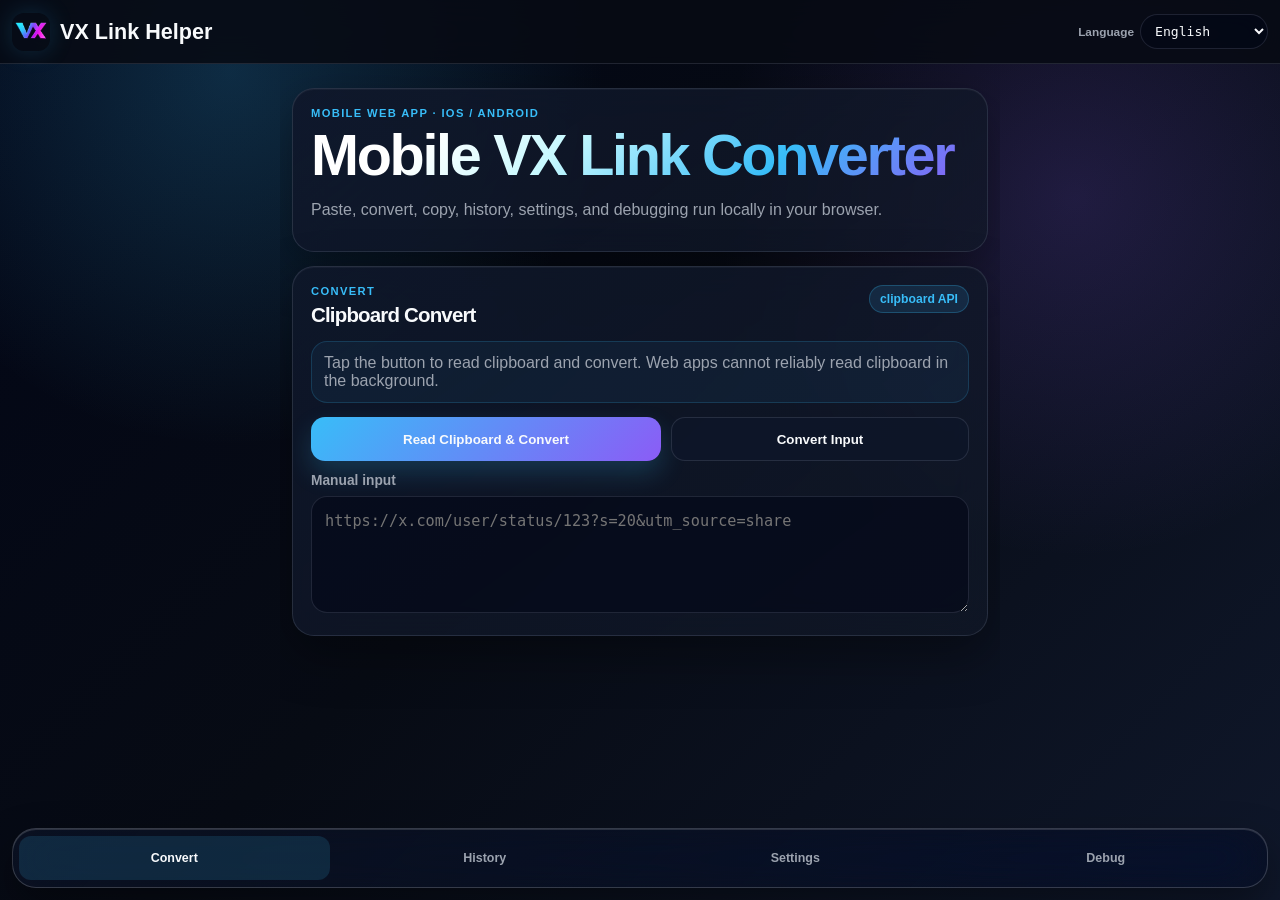
==== App/index.html @ f9fae516 "fix: let mobile app main flow behind liquid tabs" ====
<!DOCTYPE html>
<html lang="zh">
<head>
  <meta charset="UTF-8">
  <meta name="viewport" content="width=device-width, initial-scale=1, viewport-fit=cover">
  <title>VX Link Helper App - Mobile Web Converter</title>
  <meta name="description" content="VX Link Helper mobile web app: paste, convert, copy, and debug clean social links on iOS and Android browsers.">
  <meta name="theme-color" content="#070b14">
  <meta name="color-scheme" content="dark">
  <meta name="mobile-web-app-capable" content="yes">
  <meta name="apple-mobile-web-app-capable" content="yes">
  <meta name="apple-mobile-web-app-status-bar-style" content="black-translucent">
  <meta name="apple-mobile-web-app-title" content="VX Link">
  <meta name="application-name" content="VX Link Helper">
  <link rel="manifest" href="manifest.webmanifest?v=20260630-flow-liquid-tabs-version">
  <link rel="icon" type="image/png" sizes="192x192" href="icons/icon-192.png?v=20260630-flow-liquid-tabs-version">
  <link rel="apple-touch-icon" sizes="180x180" href="icons/icon-180.png?v=20260630-flow-liquid-tabs-version">
  <link rel="apple-touch-icon" sizes="152x152" href="icons/icon-152.png?v=20260630-flow-liquid-tabs-version">
  <link rel="apple-touch-icon" sizes="167x167" href="icons/icon-167.png?v=20260630-flow-liquid-tabs-version">
  <link rel="stylesheet" href="styles.css?v=20260630-flow-liquid-tabs-version">
</head>
<body>
  <div class="background-tech" aria-hidden="true"><span></span><span></span><span></span></div>
  <header class="app-header">
    <a class="brand" href="../index.html" aria-label="Back to VX Link Helper home">
      <img src="../icon128.png" alt="" class="brand-icon">
      <span>VX Link Helper</span>
    </a>
    <label class="lang-control" for="langSelect">
      <span data-i18n="languageLabel">语言</span>
      <select id="langSelect" aria-label="Language">
        <option value="en">English</option><option value="zh">简体中文</option><option value="zh-TW">繁體中文</option><option value="es">Español</option><option value="ar">العربية</option><option value="pt">Português</option><option value="fr">Français</option><option value="ja">日本語</option>
      </select>
    </label>
  </header>

  <main id="appShell" class="app-shell">
    <section class="tab-page active" data-page="convert">
      <section class="hero-card glass-card compact-hero">
        <p class="eyebrow">Mobile Web App · iOS / Android</p>
        <h1 data-i18n="heroTitle">手机端 VX 链接转换器</h1>
        <p class="subtitle" data-i18n="heroSubtitle">粘贴、转换、复制、历史和调试都在浏览器本地完成。</p>
      </section>

      <section class="glass-card converter-card" aria-labelledby="convert-title">
        <div class="section-head">
          <div><p class="eyebrow">Convert</p><h2 id="convert-title" data-i18n="convertTitle">剪贴板转换</h2></div>
          <span id="capabilityBadge" class="status-pill">checking</span>
        </div>
        <div id="clipboardHint" class="hint-card" data-i18n="clipboardHint">点击按钮读取剪贴板并转换。Web 端不能稳定后台读取剪贴板。</div>
        <div class="button-row primary-actions">
          <button id="pasteConvertBtn" class="primary-btn" type="button" data-i18n="pasteConvert">读取剪贴板并转换</button>
          <button id="convertInputBtn" class="secondary-btn" type="button" data-i18n="convertInput">转换输入框</button>
        </div>
        <label class="input-label" for="sourceInput" data-i18n="manualInput">手动输入</label>
        <textarea id="sourceInput" rows="4" spellcheck="false" placeholder="https://x.com/user/status/123?s=20&utm_source=share"></textarea>
        <div id="resultCard" class="result-card" hidden>
          <div class="result-meta"><span id="siteBadge" class="site-badge">Site</span><span id="cleanedCount">0 params cleaned</span></div>
          <div class="url-block bad"><span data-i18n="original">原始链接</span><code id="originalUrl"></code></div>
          <div class="flow-arrow">↓</div>
          <div class="url-block good"><span data-i18n="converted">转换结果</span><code id="convertedUrl"></code></div>
          <p id="resultNote" class="result-note" hidden></p>
          <div class="button-row compact">
            <button id="copyBtn" class="primary-btn" type="button" data-i18n="copyResult">复制结果</button>
            <button id="saveBtn" class="secondary-btn" type="button" data-i18n="saveResult">保存历史</button>
            <button id="webShareBtn" class="secondary-btn" type="button" data-i18n="shareResult">系统分享</button>
            <a id="openBtn" class="secondary-link" href="#" target="_blank" rel="noopener" data-i18n="openResult">打开</a>
          </div>
        </div>
      </section>
    </section>

    <section class="tab-page" data-page="history">
      <section class="glass-card" aria-labelledby="history-title">
        <div class="section-head"><div><p class="eyebrow">History</p><h2 id="history-title" data-i18n="historyTitle">转换历史</h2></div><button id="clearHistoryBtn" class="ghost-btn danger" type="button" data-i18n="clearHistory">清空</button></div>
        <div id="historyList" class="history-list"></div>
      </section>
    </section>

    <section class="tab-page" data-page="settings">
      <section class="glass-card" aria-labelledby="settings-title">
        <p class="eyebrow">Settings</p><h2 id="settings-title" data-i18n="settingsTitle">设置</h2>
        <div class="settings-list">
          <fieldset class="setting-group"><legend data-i18n="modeTitle">剪贴板模式</legend>
            <label class="setting-row"><span data-i18n="modeManual">手动模式</span><input type="radio" name="mode" value="manual"></label>
            <label class="setting-row"><span data-i18n="modeRecommended">推荐模式</span><input type="radio" name="mode" value="recommended" checked></label>
            <label class="setting-row"><span data-i18n="modeFast">快捷模式</span><input type="radio" name="mode" value="fast"></label>
          </fieldset>
          <label class="setting-row"><span data-i18n="saveHistory">保存历史</span><input id="saveHistory" type="checkbox" checked></label>
          <label class="setting-row"><span data-i18n="convertedOnly">仅保存转换后链接</span><input id="convertedOnly" type="checkbox"></label>
          <label class="setting-row"><span>X / Twitter</span><input id="siteX" type="checkbox" checked></label>
          <div class="setting-row site-setting">
            <div class="setting-main"><span>Reddit</span><input id="siteReddit" type="checkbox" checked></div>
            <label class="nested-select"><span data-i18n="redditDomain">Reddit 域名</span><select id="redditDomain"><option value="vxreddit.com">vxreddit.com</option><option value="rxddit.com">rxddit.com</option></select></label>
          </div>
          <label class="setting-row"><span>Bilibili / b23.tv</span><input id="siteBilibili" type="checkbox" checked></label>
          <label class="setting-row"><span>Pixiv</span><input id="sitePixiv" type="checkbox" checked></label>
          <a class="secondary-link full-link" href="../index.html" target="_blank" rel="noopener" data-i18n="openHome">打开项目主页</a>
        </div>
      </section>
    </section>

    <section class="tab-page" data-page="debug">
      <section id="debugPanel" class="glass-card debug-panel">
        <div class="section-head"><div><p class="eyebrow">Debug</p><h2 data-i18n="debugTitle">调试面板</h2></div><button id="runSelfTestBtn" class="secondary-btn" type="button">Self-test</button></div>
        <p id="appVersionBadge" class="version-pill">Version checking…</p>
        <pre id="debugOutput"></pre>
      </section>
    </section>
  </main>

  <nav class="bottom-tabs" aria-label="Mobile sections">
    <button class="active" type="button" data-tab="convert" data-i18n="tabConvert">转换</button>
    <button type="button" data-tab="history" data-i18n="tabHistory">历史</button>
    <button type="button" data-tab="settings" data-i18n="tabSettings">设置</button>
    <button type="button" data-tab="debug" data-i18n="tabDebug">调试</button>
  </nav>
  <div id="toast" class="toast" role="status" aria-live="polite" hidden></div>
  <script src="app.js?v=20260630-flow-liquid-tabs-version"></script>
</body>
</html>
---- App/styles.css ----
:root { --bg:#070b14; --bg-deep:#020617; --text:#f8fafc; --muted:#9ca3af; --accent:#38bdf8; --accent-strong:#22d3ee; --violet:#8b5cf6; --success:#34d399; --danger:#f87171; --card:rgba(15,23,42,.78); --border:rgba(148,163,184,.18); --shadow:rgba(0,0,0,.36); --header-h:calc(64px + env(safe-area-inset-top)); --tabs-h:60px; --main-bottom-pad:calc(112px + env(safe-area-inset-bottom,0px)); --app-bg:radial-gradient(circle at 18% 8%,rgba(56,189,248,.20),transparent 28%),radial-gradient(circle at 84% 22%,rgba(139,92,246,.18),transparent 28%),linear-gradient(135deg,var(--bg-deep),var(--bg) 48%,#0f172a); }
* { box-sizing:border-box; min-width:0; }
html { width:100%; min-height:100%; overflow-x:hidden; scroll-behavior:smooth; font-family:Outfit,-apple-system,BlinkMacSystemFont,"Segoe UI",sans-serif; background:var(--app-bg); }
body { width:100%; max-width:100vw; min-height:100dvh; overflow-x:hidden; margin:0; color:var(--text); background:var(--app-bg); }
body::before { content:""; position:fixed; inset:0; z-index:-3; background-image:linear-gradient(rgba(56,189,248,.07) 1px,transparent 1px),linear-gradient(90deg,rgba(56,189,248,.07) 1px,transparent 1px); background-size:54px 54px; mask-image:linear-gradient(to bottom,rgba(0,0,0,.72),rgba(0,0,0,.12)); animation:grid 28s linear infinite; }
.background-tech { position:fixed; inset:0; pointer-events:none; overflow:hidden; z-index:-2; }
.background-tech::before,.background-tech::after,.background-tech span { content:""; position:absolute; border-radius:999px; }
.background-tech::before { width:420px; height:420px; left:-210px; top:120px; background:radial-gradient(circle,rgba(34,211,238,.16),transparent 68%); }
.background-tech::after { width:520px; height:520px; right:-260px; top:24vh; background:radial-gradient(circle,rgba(139,92,246,.14),transparent 66%); }
.background-tech span:nth-child(1) { width:min(34vw,220px); height:1px; left:8vw; top:28vh; background:linear-gradient(90deg,transparent,rgba(56,189,248,.7),transparent); animation:scan 7s ease-in-out infinite; }
.background-tech span:nth-child(2) { width:min(28vw,200px); height:1px; right:10vw; top:64vh; background:linear-gradient(90deg,transparent,rgba(139,92,246,.68),transparent); animation:scan 9s ease-in-out infinite reverse; }
.background-tech span:nth-child(3) { width:9px; height:9px; left:50vw; top:18vh; background:var(--accent-strong); box-shadow:0 0 24px var(--accent-strong),120px 90px 0 rgba(139,92,246,.28),-140px 180px 0 rgba(52,211,153,.26); }
.app-header { position:fixed; top:0; left:0; right:0; z-index:30; height:var(--header-h); padding:max(8px,env(safe-area-inset-top)) 12px 8px; display:flex; gap:10px; align-items:center; justify-content:space-between; background:rgba(7,11,20,.88); border-bottom:1px solid var(--border); backdrop-filter:blur(18px); -webkit-backdrop-filter:blur(18px); }
.brand { display:flex; align-items:center; gap:10px; color:var(--text); text-decoration:none; font-weight:800; min-width:0; flex:1 1 auto; }
.brand span { overflow:visible; text-overflow:clip; white-space:nowrap; font-size:clamp(1.06rem,5.1vw,1.35rem); }
.brand-icon { width:38px; height:38px; border-radius:12px; box-shadow:0 0 24px rgba(56,189,248,.18); flex:0 0 auto; }
.lang-control { display:flex; align-items:center; gap:6px; color:var(--muted); font-size:.74rem; font-weight:800; flex:0 0 auto; }
.lang-control select { width:auto; max-width:132px; padding:8px 24px 8px 10px; border-radius:999px; font-size:.82rem; }
.app-shell { position:relative; width:100%; max-width:720px; min-height:calc(100dvh - var(--header-h)); margin:0 auto; padding:calc(var(--header-h) + 14px) 12px var(--main-bottom-pad); overflow-x:hidden; }
.tab-page { display:none; }
.tab-page.active { display:block; }
.glass-card { width:100%; overflow:hidden; background:linear-gradient(145deg,rgba(15,23,42,.90),rgba(17,24,39,.72)); border:1px solid var(--border); border-radius:22px; padding:18px; box-shadow:0 18px 50px var(--shadow),inset 0 1px 0 rgba(255,255,255,.04); backdrop-filter:blur(18px); -webkit-backdrop-filter:blur(18px); }
.hero-card { margin:10px 0 14px; }
.compact-hero { padding-bottom:16px; }
.eyebrow { margin:0 0 6px; color:var(--accent); text-transform:uppercase; letter-spacing:.12em; font-size:.70rem; font-weight:800; }
h1,h2 { margin:0; letter-spacing:-.04em; overflow-wrap:anywhere; }
h1 { font-size:clamp(1.9rem,8vw,3.6rem); line-height:1.05; background:linear-gradient(135deg,#fff 18%,#c7f9ff 38%,var(--accent) 70%,var(--violet)); background-clip:text; -webkit-background-clip:text; -webkit-text-fill-color:transparent; }
h2 { font-size:1.28rem; }
.subtitle,.hint-card,.result-note,.muted { color:var(--muted); overflow-wrap:anywhere; }
.section-head { display:flex; align-items:start; justify-content:space-between; gap:12px; margin-bottom:14px; }
.status-pill,.site-badge { padding:6px 10px; border-radius:999px; background:rgba(56,189,248,.12); color:var(--accent); border:1px solid rgba(56,189,248,.26); font-size:.76rem; font-weight:800; white-space:nowrap; }
.hint-card { border:1px solid rgba(56,189,248,.18); background:rgba(56,189,248,.06); border-radius:16px; padding:12px; margin-bottom:14px; }
.button-row { display:flex; flex-wrap:wrap; gap:10px; margin:12px 0; }
.primary-actions .primary-btn { flex:1 1 190px; }
.primary-actions .secondary-btn { flex:1 1 138px; }
.primary-btn,.secondary-btn,.ghost-btn,.secondary-link,.bottom-tabs button { appearance:none; border:0; text-decoration:none; border-radius:14px; padding:12px 14px; color:var(--text); font-weight:800; font-family:inherit; cursor:pointer; min-height:44px; display:inline-flex; align-items:center; justify-content:center; text-align:center; }
.primary-btn { background:linear-gradient(135deg,var(--accent),var(--violet)); box-shadow:0 12px 26px rgba(56,189,248,.20); }
.secondary-btn,.secondary-link { background:rgba(15,23,42,.78); border:1px solid var(--border); }
.ghost-btn { background:rgba(15,23,42,.52); border:1px solid var(--border); padding:9px 12px; min-height:38px; }
.danger { color:var(--danger); }
.full-link { display:flex; width:100%; margin-top:10px; }
.input-label { display:block; margin-top:12px; margin-bottom:8px; color:var(--muted); font-size:.86rem; font-weight:800; }
textarea,select { width:100%; max-width:100%; color:var(--text); background:rgba(2,6,23,.55); border:1px solid var(--border); border-radius:16px; padding:13px; font:500 .95rem/1.45 "JetBrains Mono",ui-monospace,monospace; outline:none; }
textarea { resize:vertical; overflow:auto; }
textarea:focus,select:focus { border-color:rgba(56,189,248,.75); box-shadow:0 0 0 3px rgba(56,189,248,.10); }
.result-card { margin-top:16px; border-top:1px solid var(--border); padding-top:16px; }
.result-meta { display:flex; align-items:center; justify-content:space-between; gap:10px; color:var(--muted); font-size:.82rem; margin-bottom:12px; }
.url-block { max-width:100%; padding:12px; border-radius:16px; background:rgba(2,6,23,.36); border-left:4px solid var(--danger); overflow:hidden; }
.url-block.good { border-left-color:var(--success); }
.url-block span { display:block; color:var(--muted); font-size:.72rem; text-transform:uppercase; letter-spacing:.08em; margin-bottom:6px; }
.url-block code,.history-item code { display:block; max-width:100%; white-space:pre-wrap; overflow-wrap:anywhere; word-break:break-word; color:var(--danger); font-size:.80rem; line-height:1.45; }
.url-block.good code,.history-item code { color:var(--success); font-weight:800; }
.flow-arrow { text-align:center; color:var(--muted); padding:8px; }
.compact { margin-bottom:0; }
.history-list { display:grid; gap:10px; }
.history-empty { color:var(--muted); padding:12px; }
.history-item { padding:12px; border:1px solid var(--border); border-radius:16px; background:rgba(2,6,23,.30); overflow:hidden; }
.history-item header { display:flex; gap:8px; justify-content:space-between; color:var(--muted); font-size:.76rem; margin-bottom:8px; }
.settings-list { display:grid; gap:10px; margin-top:14px; }
.setting-group { border:1px solid var(--border); border-radius:16px; padding:10px 12px; margin:0; }
.setting-group legend { color:var(--accent); font-weight:800; padding:0 6px; }
.setting-row { display:flex; align-items:center; justify-content:space-between; gap:12px; min-height:48px; padding:10px 0; border-bottom:1px solid rgba(148,163,184,.12); color:var(--muted); font-weight:700; }
.setting-row:last-child { border-bottom:0; }
.setting-row input { width:22px; height:22px; flex:0 0 auto; accent-color:var(--accent); }
.select-row { align-items:start; flex-direction:column; }
.site-setting { display:block; }
.setting-main { display:flex; align-items:center; justify-content:space-between; gap:12px; }
.nested-select { display:grid; gap:8px; margin-top:10px; padding-top:10px; border-top:1px solid rgba(148,163,184,.10); }
.nested-select span { color:var(--muted); font-size:.78rem; }
.version-pill { display:inline-flex; margin:10px 0 12px; padding:8px 10px; border-radius:999px; color:var(--accent); background:rgba(56,189,248,.10); border:1px solid rgba(56,189,248,.24); font-size:.76rem; font-weight:800; overflow-wrap:anywhere; }
pre { white-space:pre-wrap; overflow:auto; max-height:60vh; background:rgba(2,6,23,.6); border:1px solid var(--border); border-radius:16px; padding:14px; color:#d1fae5; font-size:.76rem; }
.bottom-tabs { position:fixed; left:12px; right:12px; bottom:12px; z-index:25; height:var(--tabs-h); display:grid; grid-template-columns:repeat(4,minmax(0,1fr)); align-content:center; padding:6px; background:linear-gradient(135deg,rgba(15,23,42,.52),rgba(2,6,23,.34)); border:1px solid rgba(255,255,255,.18); border-radius:24px; box-shadow:0 18px 42px rgba(0,0,0,.38),inset 0 1px 0 rgba(255,255,255,.14); backdrop-filter:blur(26px) saturate(180%); -webkit-backdrop-filter:blur(26px) saturate(180%); }
.bottom-tabs button { min-width:0; color:var(--muted); background:transparent; font-size:.78rem; padding:9px 3px; border-radius:12px; }
.bottom-tabs button.active { color:var(--text); background:rgba(56,189,248,.14); }
.toast { position:fixed; left:12px; right:12px; bottom:calc(var(--tabs-h) + 28px); z-index:40; background:rgba(17,24,39,.96); border:1px solid var(--border); border-radius:16px; padding:14px 16px; box-shadow:0 18px 34px rgba(0,0,0,.34); overflow-wrap:anywhere; }
@media (max-width:420px) { .app-header { padding-left:10px; padding-right:10px; } .app-shell { padding-left:10px; padding-right:10px; } .brand { gap:9px; } .brand-icon { width:36px; height:36px; } .lang-control span { display:none; } .lang-control select { max-width:124px; } .glass-card { padding:15px; border-radius:20px; } .section-head { flex-direction:column; } .button-row .primary-btn,.button-row .secondary-btn,.button-row .secondary-link { flex:1 1 100%; } }
@media (prefers-reduced-motion:reduce) { *,*::before,*::after { animation:none!important; scroll-behavior:auto!important; } }
@keyframes grid { from { background-position:0 0; } to { background-position:54px 54px; } }
@keyframes scan { 0%,100% { opacity:.25; transform:translateX(-10px); } 50% { opacity:1; transform:translateX(18px); } }
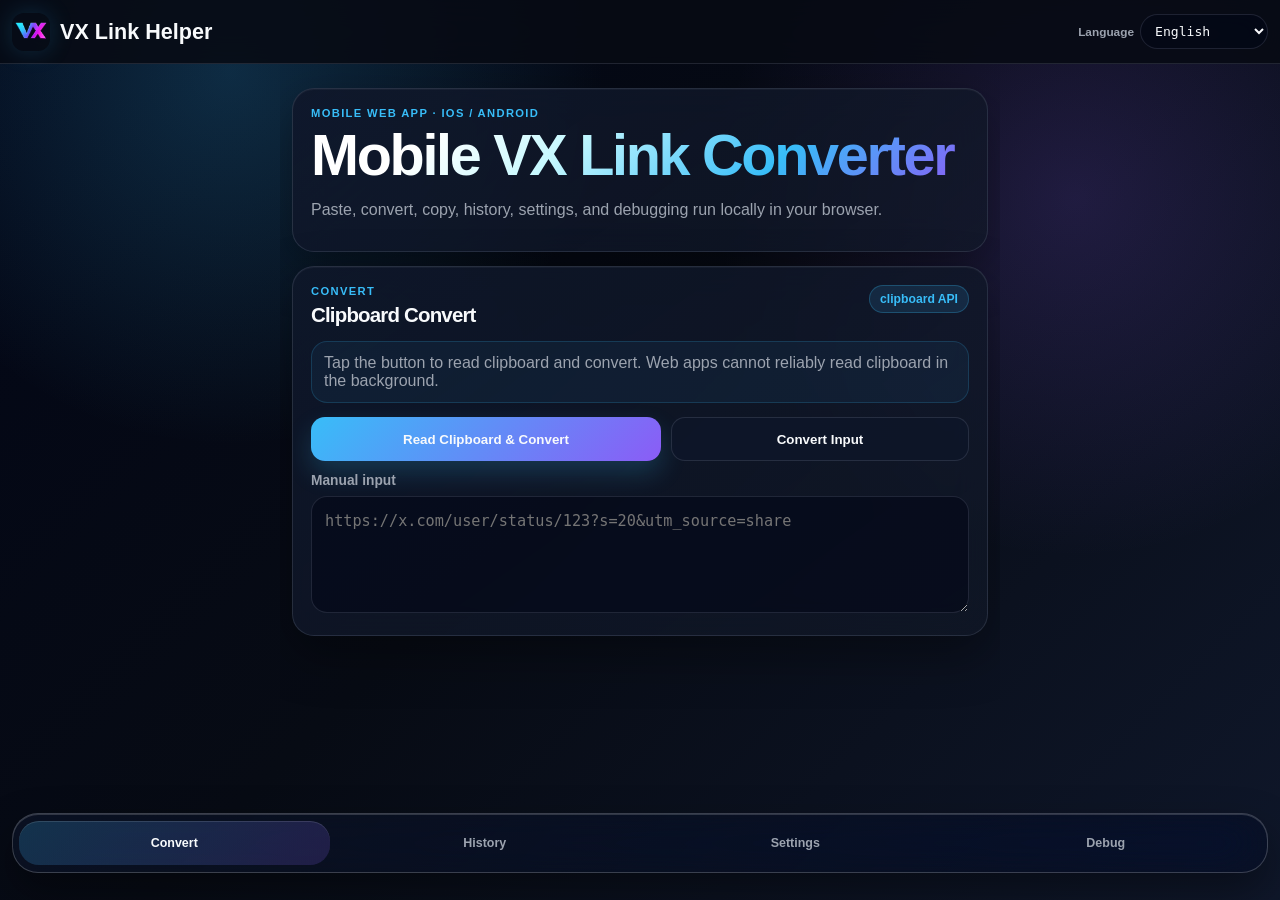
==== commit a20d8b46: "fix: polish liquid tabs and hide page scrollbars" ====
--- a/App/index.html
+++ b/App/index.html
@@ -12,12 +12,12 @@
   <meta name="apple-mobile-web-app-status-bar-style" content="black-translucent">
   <meta name="apple-mobile-web-app-title" content="VX Link">
   <meta name="application-name" content="VX Link Helper">
-  <link rel="manifest" href="manifest.webmanifest?v=20260630-flow-liquid-tabs-version">
-  <link rel="icon" type="image/png" sizes="192x192" href="icons/icon-192.png?v=20260630-flow-liquid-tabs-version">
-  <link rel="apple-touch-icon" sizes="180x180" href="icons/icon-180.png?v=20260630-flow-liquid-tabs-version">
-  <link rel="apple-touch-icon" sizes="152x152" href="icons/icon-152.png?v=20260630-flow-liquid-tabs-version">
-  <link rel="apple-touch-icon" sizes="167x167" href="icons/icon-167.png?v=20260630-flow-liquid-tabs-version">
-  <link rel="stylesheet" href="styles.css?v=20260630-flow-liquid-tabs-version">
+  <link rel="manifest" href="manifest.webmanifest?v=20260630-liquid-tabs-polish-version">
+  <link rel="icon" type="image/png" sizes="192x192" href="icons/icon-192.png?v=20260630-liquid-tabs-polish-version">
+  <link rel="apple-touch-icon" sizes="180x180" href="icons/icon-180.png?v=20260630-liquid-tabs-polish-version">
+  <link rel="apple-touch-icon" sizes="152x152" href="icons/icon-152.png?v=20260630-liquid-tabs-polish-version">
+  <link rel="apple-touch-icon" sizes="167x167" href="icons/icon-167.png?v=20260630-liquid-tabs-polish-version">
+  <link rel="stylesheet" href="styles.css?v=20260630-liquid-tabs-polish-version">
 </head>
 <body>
   <div class="background-tech" aria-hidden="true"><span></span><span></span><span></span></div>
@@ -116,6 +116,6 @@
     <button type="button" data-tab="debug" data-i18n="tabDebug">调试</button>
   </nav>
   <div id="toast" class="toast" role="status" aria-live="polite" hidden></div>
-  <script src="app.js?v=20260630-flow-liquid-tabs-version"></script>
+  <script src="app.js?v=20260630-liquid-tabs-polish-version"></script>
 </body>
 </html>
--- a/App/styles.css
+++ b/App/styles.css
@@ -1,7 +1,8 @@
-:root { --bg:#070b14; --bg-deep:#020617; --text:#f8fafc; --muted:#9ca3af; --accent:#38bdf8; --accent-strong:#22d3ee; --violet:#8b5cf6; --success:#34d399; --danger:#f87171; --card:rgba(15,23,42,.78); --border:rgba(148,163,184,.18); --shadow:rgba(0,0,0,.36); --header-h:calc(64px + env(safe-area-inset-top)); --tabs-h:60px; --main-bottom-pad:calc(112px + env(safe-area-inset-bottom,0px)); --app-bg:radial-gradient(circle at 18% 8%,rgba(56,189,248,.20),transparent 28%),radial-gradient(circle at 84% 22%,rgba(139,92,246,.18),transparent 28%),linear-gradient(135deg,var(--bg-deep),var(--bg) 48%,#0f172a); }
+:root { --bg:#070b14; --bg-deep:#020617; --text:#f8fafc; --muted:#9ca3af; --accent:#38bdf8; --accent-strong:#22d3ee; --violet:#8b5cf6; --success:#34d399; --danger:#f87171; --card:rgba(15,23,42,.78); --border:rgba(148,163,184,.18); --shadow:rgba(0,0,0,.36); --header-h:calc(64px + env(safe-area-inset-top)); --tabs-h:60px; --tabs-lift:27px; --main-bottom-pad:calc(127px + env(safe-area-inset-bottom,0px)); --app-bg:radial-gradient(circle at 18% 8%,rgba(56,189,248,.20),transparent 28%),radial-gradient(circle at 84% 22%,rgba(139,92,246,.18),transparent 28%),linear-gradient(135deg,var(--bg-deep),var(--bg) 48%,#0f172a); }
 * { box-sizing:border-box; min-width:0; }
-html { width:100%; min-height:100%; overflow-x:hidden; scroll-behavior:smooth; font-family:Outfit,-apple-system,BlinkMacSystemFont,"Segoe UI",sans-serif; background:var(--app-bg); }
-body { width:100%; max-width:100vw; min-height:100dvh; overflow-x:hidden; margin:0; color:var(--text); background:var(--app-bg); }
+html { width:100%; min-height:100%; overflow-x:hidden; scroll-behavior:smooth; font-family:Outfit,-apple-system,BlinkMacSystemFont,"Segoe UI",sans-serif; background:var(--app-bg); scrollbar-width:none; -ms-overflow-style:none; }
+body { width:100%; max-width:100vw; min-height:100dvh; overflow-x:hidden; margin:0; color:var(--text); background:var(--app-bg); scrollbar-width:none; -ms-overflow-style:none; }
+html::-webkit-scrollbar,body::-webkit-scrollbar,.app-shell::-webkit-scrollbar { width:0; height:0; display:none; }
 body::before { content:""; position:fixed; inset:0; z-index:-3; background-image:linear-gradient(rgba(56,189,248,.07) 1px,transparent 1px),linear-gradient(90deg,rgba(56,189,248,.07) 1px,transparent 1px); background-size:54px 54px; mask-image:linear-gradient(to bottom,rgba(0,0,0,.72),rgba(0,0,0,.12)); animation:grid 28s linear infinite; }
 .background-tech { position:fixed; inset:0; pointer-events:none; overflow:hidden; z-index:-2; }
 .background-tech::before,.background-tech::after,.background-tech span { content:""; position:absolute; border-radius:999px; }
@@ -69,10 +70,10 @@
 .nested-select span { color:var(--muted); font-size:.78rem; }
 .version-pill { display:inline-flex; margin:10px 0 12px; padding:8px 10px; border-radius:999px; color:var(--accent); background:rgba(56,189,248,.10); border:1px solid rgba(56,189,248,.24); font-size:.76rem; font-weight:800; overflow-wrap:anywhere; }
 pre { white-space:pre-wrap; overflow:auto; max-height:60vh; background:rgba(2,6,23,.6); border:1px solid var(--border); border-radius:16px; padding:14px; color:#d1fae5; font-size:.76rem; }
-.bottom-tabs { position:fixed; left:12px; right:12px; bottom:12px; z-index:25; height:var(--tabs-h); display:grid; grid-template-columns:repeat(4,minmax(0,1fr)); align-content:center; padding:6px; background:linear-gradient(135deg,rgba(15,23,42,.52),rgba(2,6,23,.34)); border:1px solid rgba(255,255,255,.18); border-radius:24px; box-shadow:0 18px 42px rgba(0,0,0,.38),inset 0 1px 0 rgba(255,255,255,.14); backdrop-filter:blur(26px) saturate(180%); -webkit-backdrop-filter:blur(26px) saturate(180%); }
-.bottom-tabs button { min-width:0; color:var(--muted); background:transparent; font-size:.78rem; padding:9px 3px; border-radius:12px; }
-.bottom-tabs button.active { color:var(--text); background:rgba(56,189,248,.14); }
-.toast { position:fixed; left:12px; right:12px; bottom:calc(var(--tabs-h) + 28px); z-index:40; background:rgba(17,24,39,.96); border:1px solid var(--border); border-radius:16px; padding:14px 16px; box-shadow:0 18px 34px rgba(0,0,0,.34); overflow-wrap:anywhere; }
+.bottom-tabs { position:fixed; left:12px; right:12px; bottom:var(--tabs-lift); z-index:25; height:var(--tabs-h); display:grid; grid-template-columns:repeat(4,minmax(0,1fr)); align-content:center; padding:6px; background:linear-gradient(135deg,rgba(15,23,42,.54),rgba(2,6,23,.34)); border:1px solid rgba(255,255,255,.20); border-radius:26px; box-shadow:0 18px 42px rgba(0,0,0,.38),inset 0 1px 0 rgba(255,255,255,.16); backdrop-filter:blur(26px) saturate(180%); -webkit-backdrop-filter:blur(26px) saturate(180%); }
+.bottom-tabs button { min-width:0; color:var(--muted); background:transparent; font-size:.78rem; padding:9px 3px; border-radius:20px; }
+.bottom-tabs button.active { color:var(--text); background:linear-gradient(135deg,rgba(56,189,248,.20),rgba(139,92,246,.18)); box-shadow:inset 0 1px 0 rgba(255,255,255,.12); }
+.toast { position:fixed; left:12px; right:12px; bottom:calc(var(--tabs-h) + var(--tabs-lift) + 16px); z-index:40; background:rgba(17,24,39,.96); border:1px solid var(--border); border-radius:16px; padding:14px 16px; box-shadow:0 18px 34px rgba(0,0,0,.34); overflow-wrap:anywhere; }
 @media (max-width:420px) { .app-header { padding-left:10px; padding-right:10px; } .app-shell { padding-left:10px; padding-right:10px; } .brand { gap:9px; } .brand-icon { width:36px; height:36px; } .lang-control span { display:none; } .lang-control select { max-width:124px; } .glass-card { padding:15px; border-radius:20px; } .section-head { flex-direction:column; } .button-row .primary-btn,.button-row .secondary-btn,.button-row .secondary-link { flex:1 1 100%; } }
 @media (prefers-reduced-motion:reduce) { *,*::before,*::after { animation:none!important; scroll-behavior:auto!important; } }
 @keyframes grid { from { background-position:0 0; } to { background-position:54px 54px; } }
